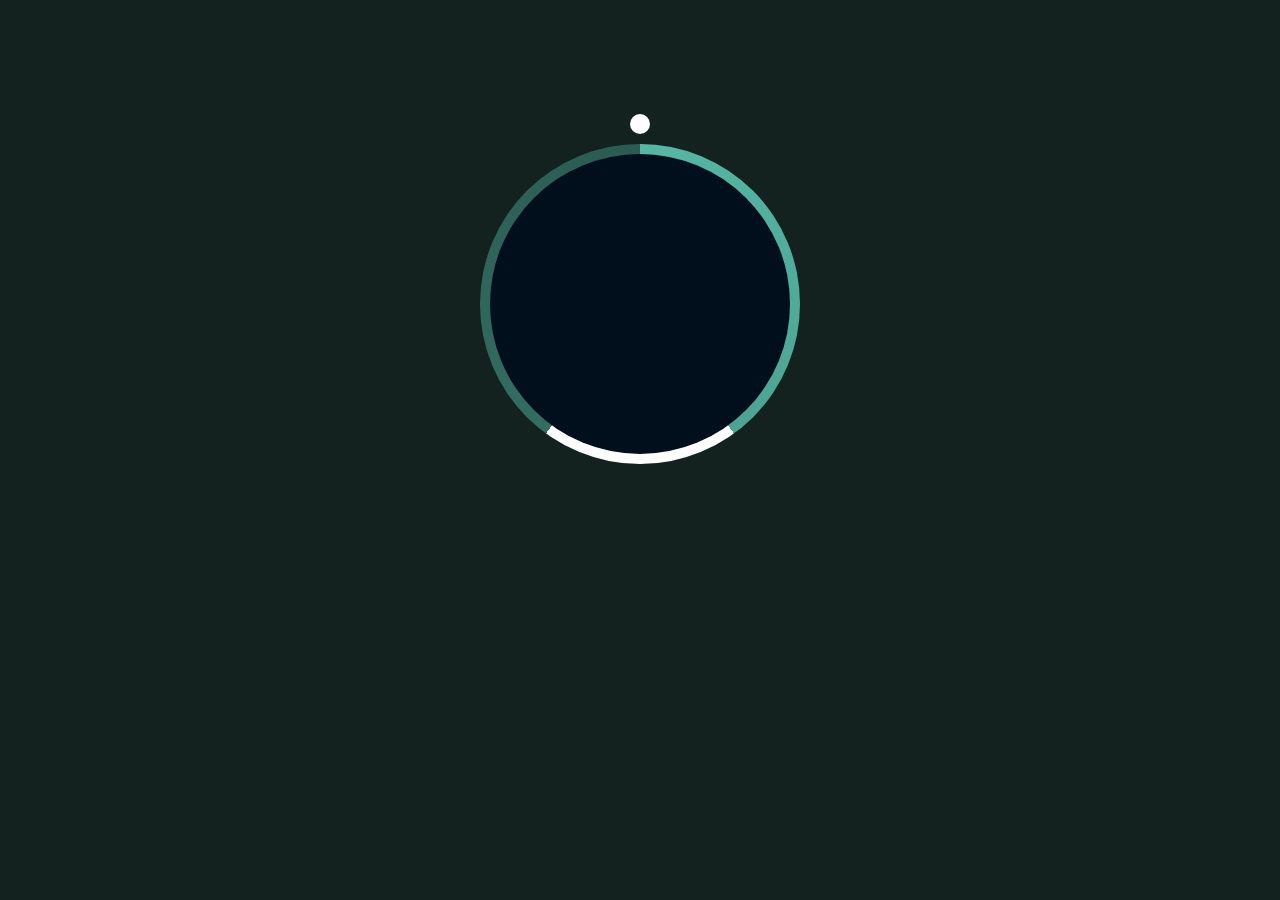
==== index.html @ 0d43fd24 "Added video background - dark skies" ====
<!DOCTYPE html>
<html lang="en">
    <head>
        <meta charset="UTF-8">
        <meta name="viewport" content="width=device-width, initial-scale=1.0">
        
        <link rel="stylesheet" href="style.css">
        <link rel="stylesheet" href="wavestyle.css">
        <title>Relaxation - CSS Style</title>
    </head>
    <body>

        <!--  navigation links -->
<!--
        <div class="navigation">
            <ul>
                <li><a href="#">Waves</a></li>
                <li><a href="#">Sunset</a></li>

            </ul>
         </div>    
        -->

        <header class="v-header bgcontainer">

        <!-- The video -->

        <div class="fullscreen-video-wrap">
            <video src="darkSkies.mp4" autoplay="true" loop="true">
            </video>
        </div>

        <div class="header-overlay"></div>

        <!-- breathe center circle-->

        <div class="container">

            <div class="circle"></div>
            
            <p id="text"></p>

            <div class="pointer-container">
                <div class="pointer"></div>
            </div>

            <div class="gradient-circle"></div>

        </div>

        <script src="script.js"></script>   
        
    </header>
        <!-- making waves -->
<!--
        <section>
            <div class="wave wave1"></div>
            <div class="wave wave2"></div>
            <div class="wave wave3"></div>
            <div class="wave wave4"></div>
        </section>
    -->
    </body>
</html>
---- style.css ----
@import url('https://fonts.googleapis.com/css?family=Montserrat&display=swap');


* {
    margin: 0;
    padding: 0;
    box-sizing: border-box;
}

body {
    background: #13221f; 
    color: #fff;
    font-family: 'Montserrat', sans-serif;
    min-height: 100vh;
    overflow: hidden;
    display: flex;
    flex-direction: column;
    align-items: center;
    margin: 0;
}

.container {
    display: flex;
    align-items: center;
    justify-content: center;
    height: 300px;
    width: 300px;
    margin: auto;
    position: relative;
    transform: scale(1);
}

.gradient-circle {
    background: conic-gradient(
        #55b7a4 0%,
        #4ca493 40%,
        #fff 40%,
        #fff 60%,
        #336d62 60%,
        #2a5b52 100%
    );
    height: 320px;
    width: 320px;
    top: -10px;
    left: -10px;
    z-index:-2;
    border-radius: 50%;
    position: absolute;
}

.circle {
    background-color: #010f1c;
    height: 100%;
    width: 100%;
    position: absolute;
    top: 0;
    left: 0;
    z-index: -1;
    border-radius: 50%;
}

.pointer-container {
    position: absolute;
    top: -40px;
    left: 140px;
    width: 20px;
    height: 190px;
    animation: rotate 7.5s linear forwards infinite;
    transform-origin: bottom center;
}

.pointer {
    background-color:#fff;
    border-radius: 50%;
    height: 20px;
    width: 20px;
    display: block;
}

.container.grow {
    animation: grow 3s linear forwards;
}

.container.shrink {
    animation: shrink 3s linear forwards;
}

@keyframes rotate {
    from {
        transform: rotate(0deg);
    }

    to {
        transform: rotate(360deg);
    }
}

@keyframes grow {
    from {
        transform:scale(1);
    }

    to {
        transform: scale(1.2);
    }
}

@keyframes shrink {
    from {
        transform:scale(1.2);
    }

    to {
        transform: scale(1);
    }
}
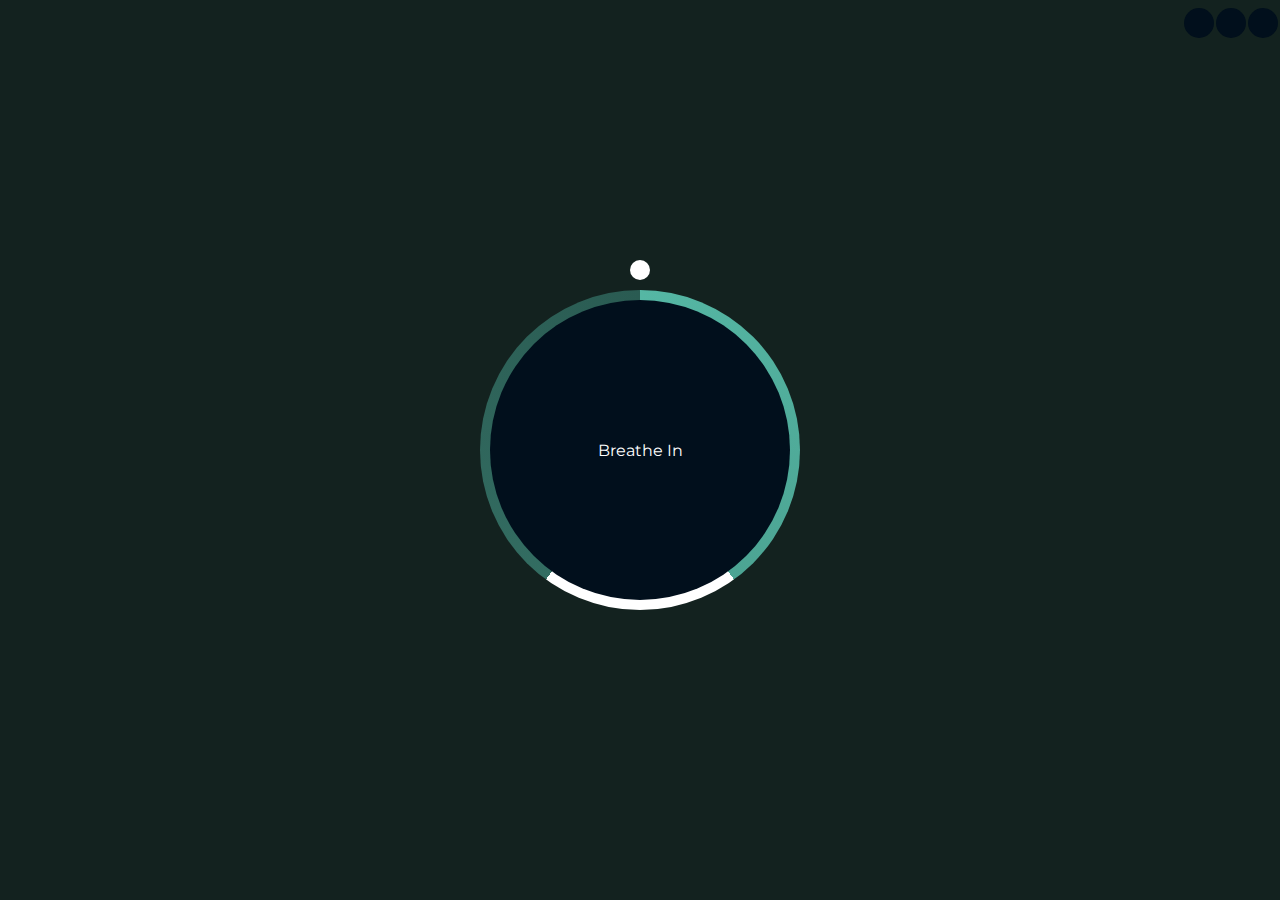
==== commit cf421441: "Add files via upload" ====
--- a/index.html
+++ b/index.html
@@ -3,12 +3,25 @@
     <head>
         <meta charset="UTF-8">
         <meta name="viewport" content="width=device-width, initial-scale=1.0">
-        
+
         <link rel="stylesheet" href="style.css">
-        <link rel="stylesheet" href="wavestyle.css">
+<!--        <link rel="stylesheet" href="wavestyle.css">
+    -->
         <title>Relaxation - CSS Style</title>
     </head>
     <body>
+      <div class="top-right">
+        <div id="theme-1-btn" class="circle-container" >
+          <div class="circle"></div>
+        </div>
+        <div id="theme-2-btn"class="circle-container">
+          <div class="circle"></div>
+        </div>
+        <div id="theme-3-btn" class="circle-container" >
+          <div class="circle"></div>
+        </div>
+      </div>
+
 
         <!--  navigation links -->
 <!--
@@ -18,26 +31,14 @@
                 <li><a href="#">Sunset</a></li>
 
             </ul>
-         </div>    
+         </div>
         -->
-
-        <header class="v-header bgcontainer">
-
-        <!-- The video -->
-
-        <div class="fullscreen-video-wrap">
-            <video src="darkSkies.mp4" autoplay="true" loop="true">
-            </video>
-        </div>
-
-        <div class="header-overlay"></div>
-
-        <!-- breathe center circle-->
+       <!-- breathe center circle-->
 
         <div class="container">
 
             <div class="circle"></div>
-            
+
             <p id="text"></p>
 
             <div class="pointer-container">
@@ -48,9 +49,8 @@
 
         </div>
 
-        <script src="script.js"></script>   
-        
-    </header>
+        <script src="script.js"></script>
+
         <!-- making waves -->
 <!--
         <section>
@@ -61,4 +61,4 @@
         </section>
     -->
     </body>
-</html>+</html>
--- a/style.css
+++ b/style.css
@@ -8,7 +8,7 @@
 }
 
 body {
-    background: #13221f; 
+    background: #13221f;
     color: #fff;
     font-family: 'Montserrat', sans-serif;
     min-height: 100vh;
@@ -17,6 +17,15 @@
     flex-direction: column;
     align-items: center;
     margin: 0;
+}
+.theme-1 {
+  color: #ff1
+}
+.theme-2 {
+  color: #1ff
+}
+.theme-3 {
+  color: #f1f
 }
 
 .container {
@@ -28,6 +37,29 @@
     margin: auto;
     position: relative;
     transform: scale(1);
+}
+.top-right {
+  display: flex;
+
+  position: absolute;
+  align-items: right;
+  justify-content: center;
+  height: 30px;
+  width: auto ;
+  top: 8px;
+  right : 0px;
+}
+.circle-container {
+  display: flex;
+  position: relative;
+  align-items: center;
+  justify-content: center;
+
+  height: 30px;
+  width: 30px;
+  margin-right: 2px;
+
+
 }
 
 .gradient-circle {
@@ -101,13 +133,13 @@
     }
 
     to {
-        transform: scale(1.2);
+        transform: scale(1.35);
     }
 }
 
 @keyframes shrink {
     from {
-        transform:scale(1.2);
+        transform:scale(1.35);
     }
 
     to {
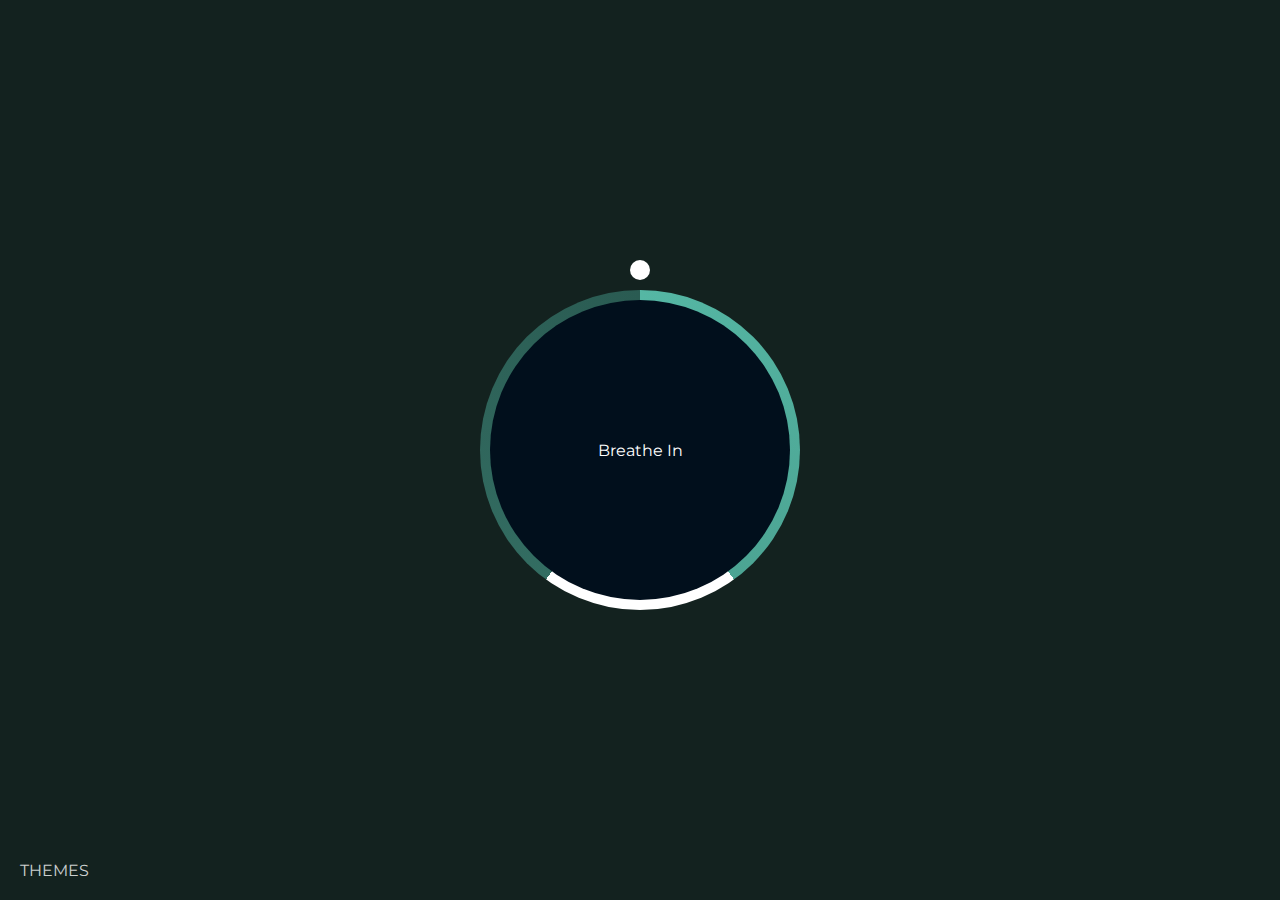
==== commit e5be1d60: "Added Theme Buttons" ====
--- a/index.html
+++ b/index.html
@@ -5,35 +5,23 @@
         <meta name="viewport" content="width=device-width, initial-scale=1.0">
 
         <link rel="stylesheet" href="style.css">
-<!--        <link rel="stylesheet" href="wavestyle.css">
-    -->
+        <link rel="stylesheet" href="wavestyle.css">
         <title>Relaxation - CSS Style</title>
     </head>
     <body>
-      <div class="top-right">
-        <div id="theme-1-btn" class="circle-container" >
-          <div class="circle"></div>
+
+        <header class="v-header bgcontainer">
+
+        <!-- The video -->
+
+        <div class="fullscreen-video-wrap">
+            <video id="video" src="darkSkies.mp4" autoplay="true" loop="true">
+            </video>
         </div>
-        <div id="theme-2-btn"class="circle-container">
-          <div class="circle"></div>
-        </div>
-        <div id="theme-3-btn" class="circle-container" >
-          <div class="circle"></div>
-        </div>
-      </div>
 
+        <div class="header-overlay"></div>
 
-        <!--  navigation links -->
-<!--
-        <div class="navigation">
-            <ul>
-                <li><a href="#">Waves</a></li>
-                <li><a href="#">Sunset</a></li>
-
-            </ul>
-         </div>
-        -->
-       <!-- breathe center circle-->
+        <!-- breathe center circle-->
 
         <div class="container">
 
@@ -48,17 +36,26 @@
             <div class="gradient-circle"></div>
 
         </div>
-
+        <div class="menu">
+          <div class="label">Themes</div>
+          <div class="spacer"></div>
+          <div id="theme-1-btn" class="item"><span>Theme 1</span></div>
+          <div id="theme-2-btn" class="item"><span>Theme 2</span></div>
+          <div id="theme-3-btn" class="item"><span>Theme 3</span></div>
+        </div>
         <script src="script.js"></script>
 
-        <!-- making waves -->
-<!--
-        <section>
-            <div class="wave wave1"></div>
-            <div class="wave wave2"></div>
-            <div class="wave wave3"></div>
-            <div class="wave wave4"></div>
-        </section>
+    </header>
+
+    <audio controls autoplay volume="0.03" loop style="display:none">
+        <source src="CosmowaveUshio.mp3" type="audio/mp3" preload="auto">
+        Your browser does not support the audio element.
+    </audio>
+    <!--
+        Music: Ushio by Cosmowave
+        Source: https://soundcloud.com/cosmowave/ushio
+        License: http://creativecommons.org/licenses/by/3.0/
+        Get music free for a link from https://starfrosch.com
     -->
     </body>
 </html>
--- a/style.css
+++ b/style.css
@@ -18,13 +18,18 @@
     align-items: center;
     margin: 0;
 }
+
 .theme-1 {
+  background: #13f21f;
   color: #ff1
+
 }
 .theme-2 {
+  background: #132f1f;
   color: #1ff
 }
 .theme-3 {
+  background: #1322ff;
   color: #f1f
 }
 
@@ -37,29 +42,6 @@
     margin: auto;
     position: relative;
     transform: scale(1);
-}
-.top-right {
-  display: flex;
-
-  position: absolute;
-  align-items: right;
-  justify-content: center;
-  height: 30px;
-  width: auto ;
-  top: 8px;
-  right : 0px;
-}
-.circle-container {
-  display: flex;
-  position: relative;
-  align-items: center;
-  justify-content: center;
-
-  height: 30px;
-  width: 30px;
-  margin-right: 2px;
-
-
 }
 
 .gradient-circle {
@@ -117,6 +99,126 @@
     animation: shrink 3s linear forwards;
 }
 
+.menu {
+  text-transform: uppercase;
+  color: rgba(255, 255, 255, 0.8);
+  display: inline-block;
+  cursor: pointer;
+  pointer-events: none;
+  position: absolute;
+  bottom: 20px;
+  left: 20px;
+}
+.menu:hover {
+  pointer-events: all;
+}
+.label {
+  display: inline-block;
+  cursor: pointer;
+  pointer-events: all;
+}
+.spacer {
+  display: inline-block;
+  width: 15px;
+  margin-left: 15px;
+  margin-right: 15px;
+  vertical-align: middle;
+  cursor: pointer;
+  position: relative;
+}
+.spacer:before {
+  content: "";
+  position: absolute;
+  border-bottom: 1px solid #ffffff;
+  height: 1px;
+  width: 0%;
+  transition: width 0.25s ease;
+  transition-delay: 0.7s;
+}
+.item {
+  position: relative;
+  display: inline-block;
+  margin-right: 30px;
+  top: 10px;
+  opacity: 0;
+  transition: opacity 0.5s ease, top 0.5s ease;
+  transition-delay: 0;
+}
+span {
+  transition: color 0.5s ease;
+}
+.item:hover span {
+  color: #ff0000;
+}
+.menu:hover .spacer:before {
+  width: 100%;
+  transition-delay: 0s;
+}
+.menu:hover .item {
+  opacity: 1;
+  top: 0px;
+}
+.item:nth-child(1) {
+  transition-delay: 0.45s;
+}
+.item:nth-child(2) {
+  transition-delay: 0.4s;
+}
+.item:nth-child(3) {
+  transition-delay: 0.35s;
+}
+.item:nth-child(4) {
+  transition-delay: 0.3s;
+}
+.item:nth-child(5) {
+  transition-delay: 0.25s;
+}
+.item:nth-child(6) {
+  transition-delay: 0.2s;
+}
+.item:nth-child(7) {
+  transition-delay: 0.15s;
+}
+.item:nth-child(8) {
+  transition-delay: 0.1s;
+}
+.item:nth-child(9) {
+  transition-delay: 0.05s;
+}
+.item:nth-child(10) {
+  transition-delay: 0s;
+}
+.menu:hover .item:nth-child(1) {
+  transition-delay: 0.25s;
+}
+.menu:hover .item:nth-child(2) {
+  transition-delay: 0.3s;
+}
+.menu:hover .item:nth-child(3) {
+  transition-delay: 0.35s;
+}
+.menu:hover .item:nth-child(4) {
+  transition-delay: 0.4s;
+}
+.menu:hover .item:nth-child(5) {
+  transition-delay: 0.45s;
+}
+.menu:hover .item:nth-child(6) {
+  transition-delay: 0.5s;
+}
+.menu:hover .item:nth-child(7) {
+  transition-delay: 0.55s;
+}
+.menu:hover .item:nth-child(8) {
+  transition-delay: 0.6s;
+}
+.menu:hover .item:nth-child(9) {
+  transition-delay: 0.65s;
+}
+.menu:hover .item:nth-child(10) {
+  transition-delay: 0.7s;
+}
+
 @keyframes rotate {
     from {
         transform: rotate(0deg);
@@ -133,13 +235,13 @@
     }
 
     to {
-        transform: scale(1.35);
+        transform: scale(1.2);
     }
 }
 
 @keyframes shrink {
     from {
-        transform:scale(1.35);
+        transform:scale(1.2);
     }
 
     to {
--- a/wavestyle.css
+++ b/wavestyle.css
@@ -0,0 +1,28 @@
+.v-header {
+    height: 100vh;
+    display: flex;
+    align-items: center;
+    color: inherit;
+}
+
+.bgcontainer {
+    max-width: 960px;
+    padding-left: 1rem;
+    padding-right: 1rem;
+    margin: auto;
+    text-align: center;
+}
+
+.fullscreen-video-wrap {
+    position: absolute;
+    top: 0;
+    left: 0;
+    width: 100%;
+    height: 100vh;
+    overflow:hidden;
+}
+
+.fullscreen-video-wrap video {
+    min-width: 100%;
+    min-height: 100%;
+}
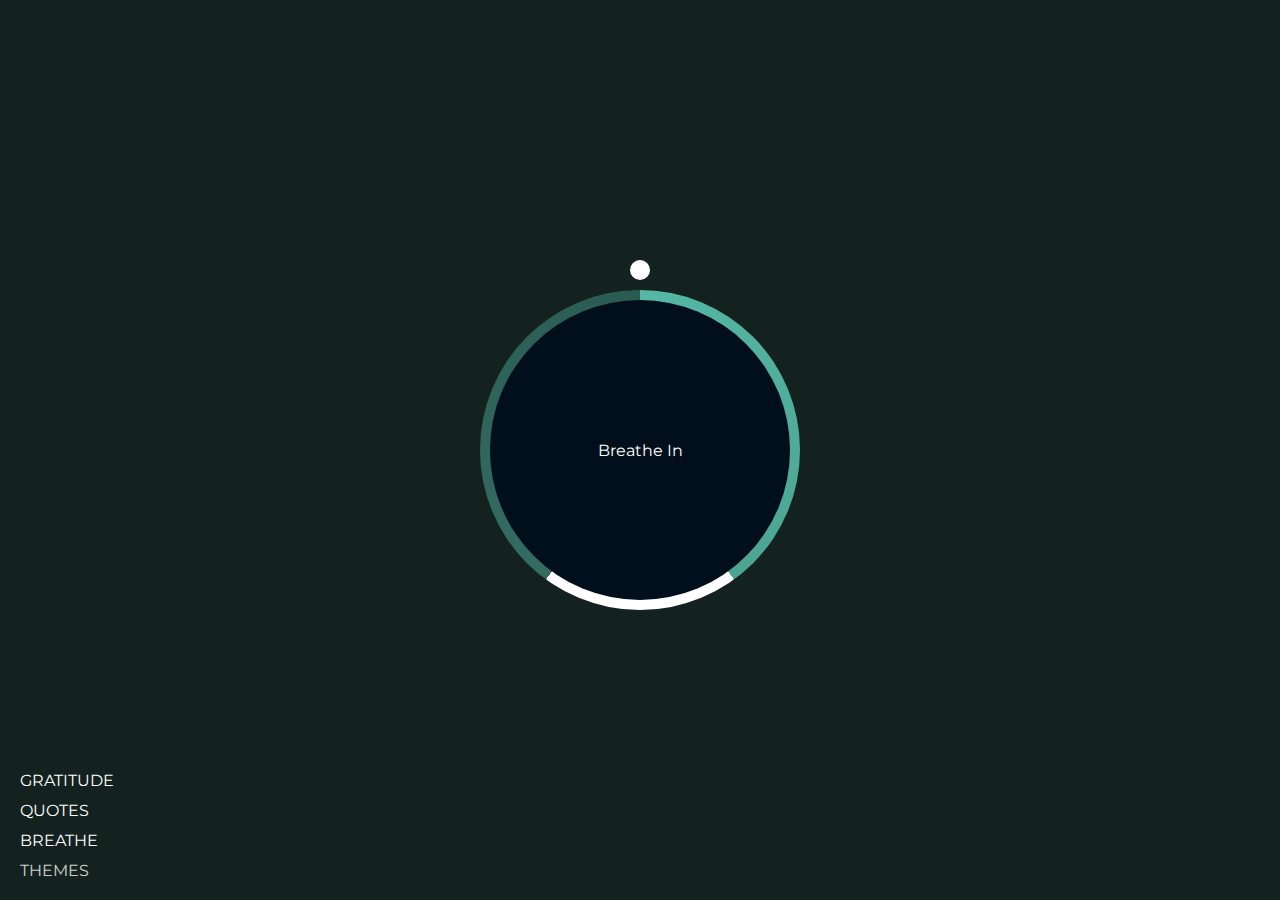
==== commit c23ca28f: "redid navigation; added gratitude and quotes pages" ====
--- a/index.html
+++ b/index.html
@@ -5,8 +5,8 @@
         <meta name="viewport" content="width=device-width, initial-scale=1.0">
 
         <link rel="stylesheet" href="style.css">
-        <link rel="stylesheet" href="wavestyle.css">
-        <title>Relaxation - CSS Style</title>
+        <link rel="stylesheet" href="videostyle.css">
+        <title>Moment to Moment - Cultivating Mindfulness</title>
     </head>
     <body>
 
@@ -19,11 +19,11 @@
             </video>
         </div>
 
-        <div class="header-overlay"></div>
-
+<!--        <div class="header-overlay"></div>
+    -->
         <!-- breathe center circle-->
 
-        <div class="container">
+        <div id="container" class="container">
 
             <div class="circle"></div>
 
@@ -36,14 +36,32 @@
             <div class="gradient-circle"></div>
 
         </div>
+
+        <div class="gmenu">
+        <div class="label"><a href="gratitude.html">Gratitude</a></div>
+        </div>
+        <div class="qmenu">    
+        <div class="label"><a href="quotes.html">Quotes</a></div>
+        </div>
+        <div class="bmenu">    
+            <div class="label"><a href="index.html">Breathe</a></div>
+            </div>
+
+
+
         <div class="menu">
           <div class="label">Themes</div>
           <div class="spacer"></div>
-          <div id="theme-1-btn" class="item"><span>Theme 1</span></div>
-          <div id="theme-2-btn" class="item"><span>Theme 2</span></div>
-          <div id="theme-3-btn" class="item"><span>Theme 3</span></div>
+          <div id="water-btn" class="item"><span>Lapping Water</span></div>
+          <div id="aurora-btn" class="item"><span>Aurora Borealis</span></div>
+          <div id="outerspace-btn" class="item"><span>Outer Space</span></div>
+<!--          <div id="quotes-btn" class="item"><span>Quotes</span></div>
+-->
         </div>
-        <script src="script.js"></script>
+
+        <script src="quotes.js"></script>
+        <script src="breathe.js"></script>
+        <script src="menu.js"></script>
 
     </header>
 
--- a/style.css
+++ b/style.css
@@ -19,18 +19,18 @@
     margin: 0;
 }
 
-.theme-1 {
-  background: #13f21f;
-  color: #ff1
-
-}
-.theme-2 {
+.water {
   background: #132f1f;
   color: #1ff
 }
-.theme-3 {
+.aurora {
   background: #1322ff;
-  color: #f1f
+  color: #ffbf00
+}
+
+.outerspace {
+  background: #13221f;
+  color: #fff
 }
 
 .container {
@@ -99,6 +99,95 @@
     animation: shrink 3s linear forwards;
 }
 
+.gmenu {
+  text-transform: uppercase;
+  color: rgba(255, 255, 255, 0.8);
+  display: inline-block;
+  cursor: pointer;
+  position: absolute;
+  bottom: 110px;
+  left: 20px;
+}
+.gmenu:hover {
+  color: #ff0000;
+}
+.gmenu a {
+  color: #fff;
+  text-decoration: none;
+}
+.gmenu a:visited {
+  color: #fff;
+  text-decoration: none;
+}
+.gmenu a:active {
+  color: #fff;
+  text-decoration: none;
+}
+.gmenu a:hover {
+  color: #ff0000 !important;
+  text-decoration: none;
+}
+
+.qmenu {
+  text-transform: uppercase;
+  color: rgba(255, 255, 255, 0.8);
+  display: inline-block;
+  cursor: pointer;
+  position: absolute;
+  bottom: 80px;
+  left: 20px;
+}
+.qmenu:hover {
+  color: #ff0000;
+}
+.qmenu a {
+  color: #fff;
+  text-decoration: none;
+}
+.qmenu a:visited {
+  color: #fff;
+  text-decoration: none;
+}
+.qmenu a:active {
+  color: #fff;
+  text-decoration: none;
+}
+.qmenu a:hover {
+  color: #ff0000 !important;
+  text-decoration: none;
+}
+
+
+.bmenu {
+  text-transform: uppercase;
+  color: rgba(255, 255, 255, 0.8);
+  display: inline-block;
+  cursor: pointer;
+  position: absolute;
+  bottom: 50px;
+  left: 20px;
+}
+.bmenu:hover {
+  color: #ff0000;
+}
+.bmenu a {
+  color: #fff;
+  text-decoration: none;
+}
+.bmenu a:visited {
+  color: #fff;
+  text-decoration: none;
+}
+.bmenu a:active {
+  color: #fff;
+  text-decoration: none;
+}
+.bmenu a:hover {
+  color: #ff0000 !important;
+  text-decoration: none;
+}
+
+
 .menu {
   text-transform: uppercase;
   color: rgba(255, 255, 255, 0.8);
@@ -219,6 +308,22 @@
   transition-delay: 0.7s;
 }
 
+#quoteDisplay {
+  left: 50%;
+  padding: 10px;
+  z-index: 2;
+}
+
+#buttonDisplay {
+  z-index: 1;
+  position: absolute;
+  top: 60%;
+  left: 35%;
+  width: 500px;
+  height: 200px;
+}
+
+
 @keyframes rotate {
     from {
         transform: rotate(0deg);
@@ -248,3 +353,84 @@
         transform: scale(1);
     }
 }
+
+
+/*Sentence*/
+.sentence{
+  color: #fff;
+  font-size: 30px;
+  text-align: left;
+}
+/*Wrapper*/
+.wrapper{
+ font-family: 'Raleway', sans-serif;
+ margin: 50px auto;
+ padding: 20px 20px;
+ position: relative;
+ width: 80%;
+ z-index: 10;
+}
+
+/*Vertical Sliding*/
+.slidingVertical{
+display: inline;
+text-indent: 8px;
+}
+.slidingVertical span{
+animation: topToBottom 12.5s linear infinite 0s;
+-ms-animation: topToBottom 12.5s linear infinite 0s;
+-webkit-animation: topToBottom 12.5s linear infinite 0s;
+color: #00abe9;
+opacity: 0;
+overflow: hidden;
+position: absolute;
+}
+.slidingVertical span:nth-child(2){
+animation-delay: 2.5s;
+-ms-animation-delay: 2.5s;
+-webkit-animation-delay: 2.5s;
+}
+.slidingVertical span:nth-child(3){
+animation-delay: 5s;
+-ms-animation-delay: 5s;
+-webkit-animation-delay: 5s;
+}
+.slidingVertical span:nth-child(4){
+animation-delay: 7.5s;
+-ms-animation-delay: 7.5s;
+-webkit-animation-delay: 7.5s;
+}
+.slidingVertical span:nth-child(5){
+animation-delay: 10s;
+-ms-animation-delay: 10s;
+-webkit-animation-delay: 10s;
+}
+
+/*topToBottom Animation*/
+@-moz-keyframes topToBottom{
+0% { opacity: 0; }
+5% { opacity: 0; -moz-transform: translateY(-50px); }
+10% { opacity: 1; -moz-transform: translateY(0px); }
+25% { opacity: 1; -moz-transform: translateY(0px); }
+30% { opacity: 0; -moz-transform: translateY(50px); }
+80% { opacity: 0; }
+100% { opacity: 0; }
+}
+@-webkit-keyframes topToBottom{
+0% { opacity: 0; }
+5% { opacity: 0; -webkit-transform: translateY(-50px); }
+10% { opacity: 1; -webkit-transform: translateY(0px); }
+25% { opacity: 1; -webkit-transform: translateY(0px); }
+30% { opacity: 0; -webkit-transform: translateY(50px); }
+80% { opacity: 0; }
+100% { opacity: 0; }
+}
+@-ms-keyframes topToBottom{
+0% { opacity: 0; }
+5% { opacity: 0; -ms-transform: translateY(-50px); }
+10% { opacity: 1; -ms-transform: translateY(0px); }
+25% { opacity: 1; -ms-transform: translateY(0px); }
+30% { opacity: 0; -ms-transform: translateY(50px); }
+80% { opacity: 0; }
+100% { opacity: 0; }
+}
--- a/videostyle.css
+++ b/videostyle.css
@@ -0,0 +1,28 @@
+.v-header {
+    height: 100vh;
+    display: flex;
+    align-items: center;
+    color: inherit;
+}
+
+.bgcontainer {
+    max-width: 960px;
+    padding-left: 1rem;
+    padding-right: 1rem;
+    margin: auto;
+    text-align: center;
+}
+
+.fullscreen-video-wrap {
+    position: absolute;
+    top: 0;
+    left: 0;
+    width: 100%;
+    height: 100vh;
+    overflow:hidden;
+}
+
+.fullscreen-video-wrap video {
+    min-width: 100%;
+    min-height: 100%;
+}
